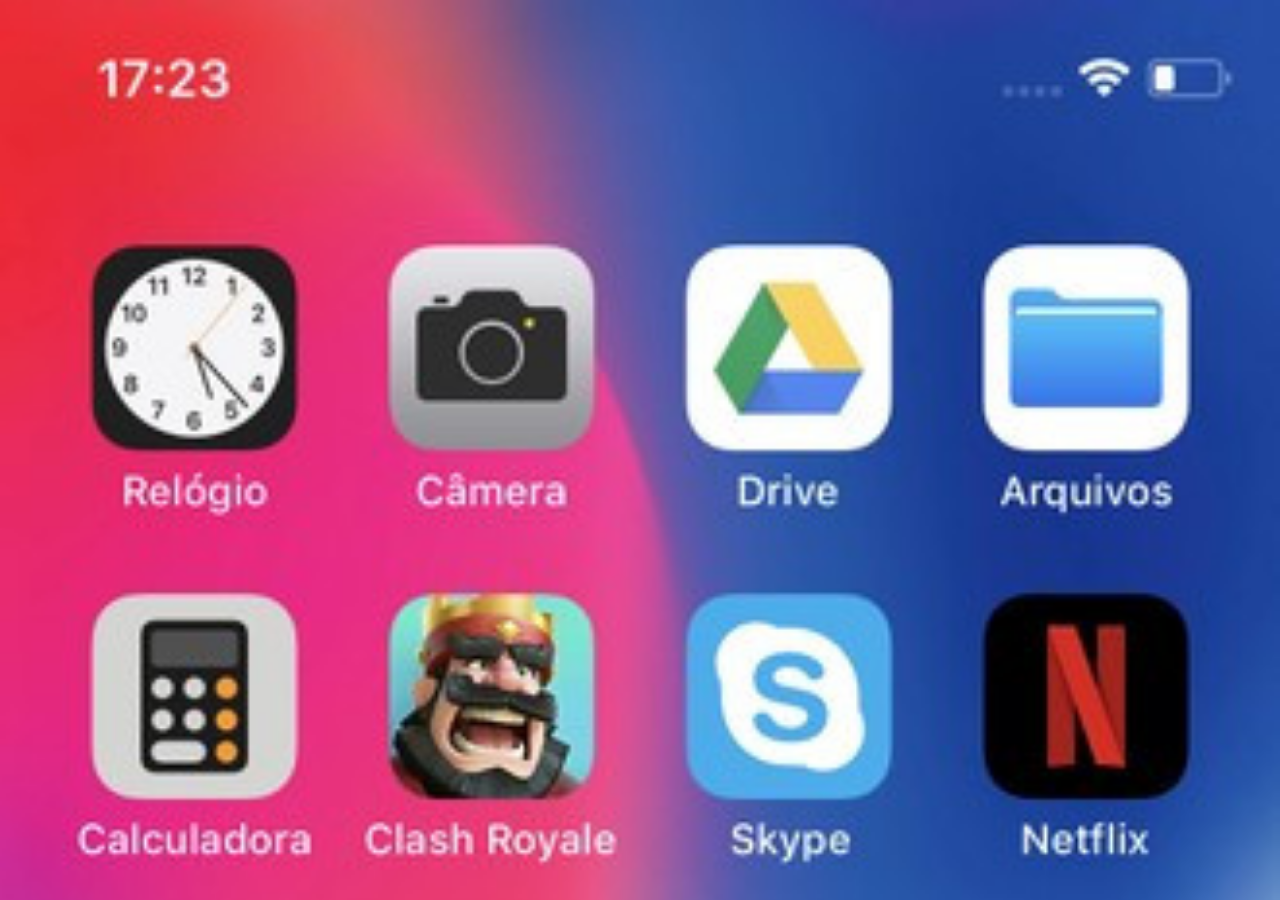
==== home.html @ 8550bb75 "Initial commit" ====
<!DOCTYPE html>
<html lang="pt-br">
<head>
    <meta charset="UTF-8">
    <meta http-equiv="X-UA-Compatible" content="IE=edge">
    <meta name="viewport" content="width=device-width, initial-scale=1.0">
    <title>Home</title>
</head>
<style>
    * {
        margin: 0px;
        padding: 0px;
    }

    body {
        width: 100vw;
        height: 100vh;  
        background: black url('/imagens/tela-home.jpg') no-repeat top center;   
        background-size: cover;       
    }

    
</style>
<body>   
    
    
</body>
</html>
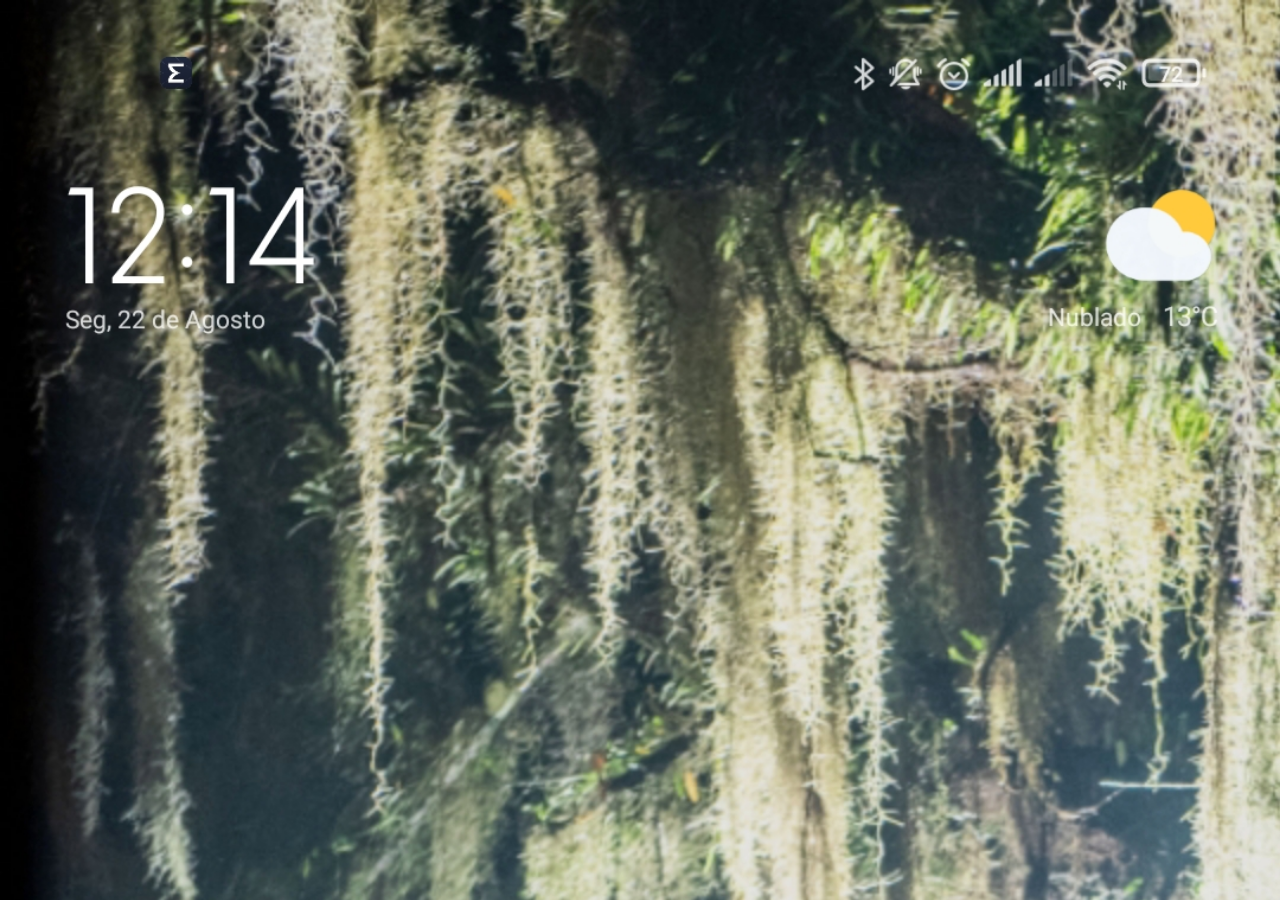
==== commit 70c1c40e: "." ====
--- a/home.html
+++ b/home.html
@@ -5,9 +5,9 @@
     <meta http-equiv="X-UA-Compatible" content="IE=edge">
     <meta name="viewport" content="width=device-width, initial-scale=1.0">
     <title>Home</title>
-</head>
-<style>
-    * {
+
+    <style>
+         * {
         margin: 0px;
         padding: 0px;
     }
@@ -15,14 +15,13 @@
     body {
         width: 100vw;
         height: 100vh;  
-        background: black url('/imagens/tela-home.jpg') no-repeat top center;   
+        background: black url('imagens/tela-home.jpg') no-repeat top center;   
         background-size: cover;       
     }
+    </style>
 
-    
-</style>
-<body>   
-    
+</head>
+<body>
     
 </body>
 </html>